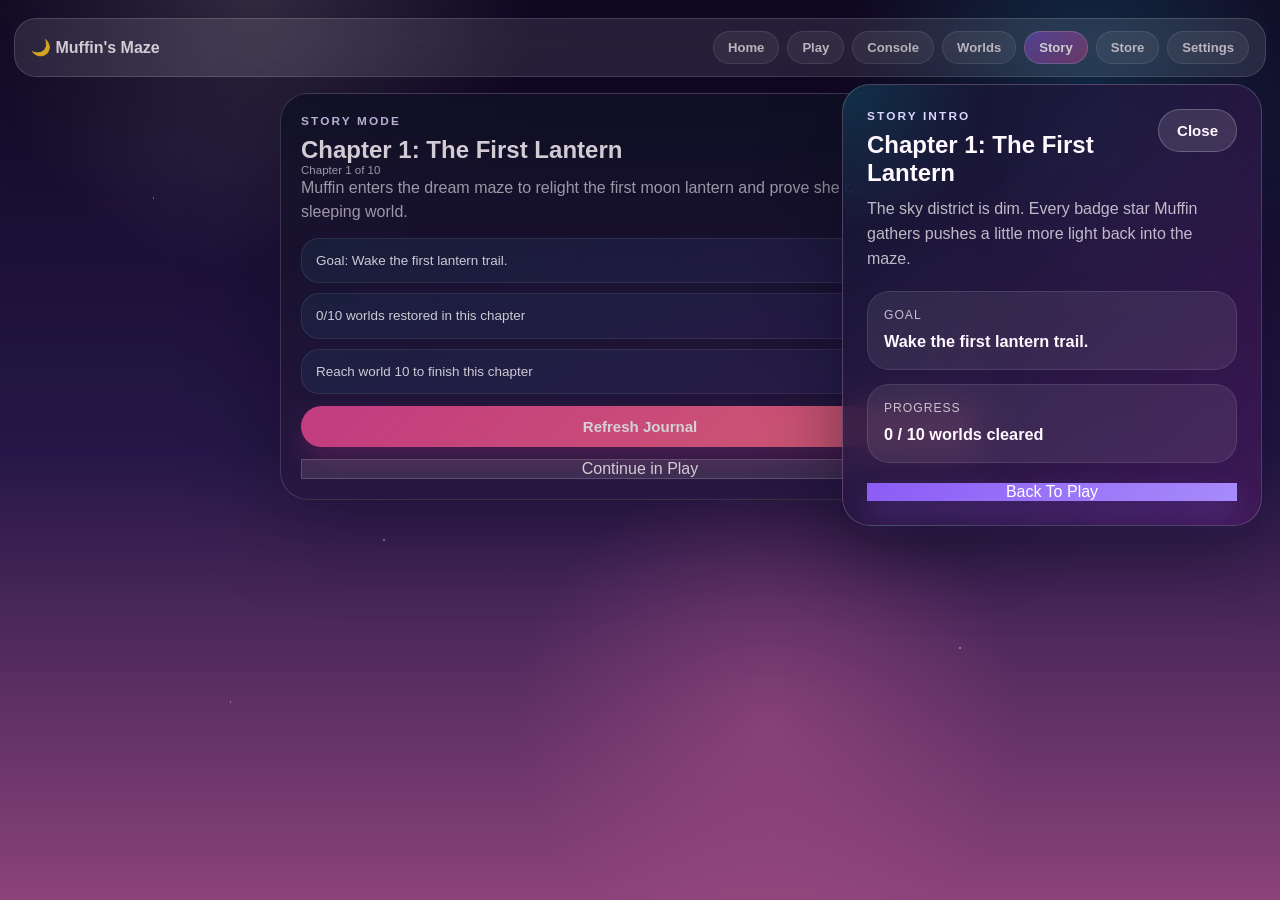
==== story.html @ bb1e9c3d "Split web game into multi-page hub and deploy config Add separate HTML pages (play, console, worlds," ====
<!doctype html>
<html lang="en">
  <head>
    <meta charset="UTF-8">
    <meta name="viewport" content="width=device-width,initial-scale=1,viewport-fit=cover">
    <meta name="theme-color" content="#140b27">
    <title>Story — Muffin's Maze Adventure</title>
    <link rel="stylesheet" href="./styles.css">
  </head>
  <body data-page="story">
    <main class="experience-shell">
      <section class="page-panel glass side-panel" style="max-width:720px;margin:0 auto">
        <p class="eyebrow">Story Mode</p>
        <h2 id="storyChapterLabel">Chapter 1</h2>
        <p id="storyProgressLabel" class="tiny-note">Chapter 1 of 10</p>
        <p id="storySummary" class="message">—</p>
        <div id="storyBeatList" class="story-beat-list"></div>
        <button id="openStoryPanelBtn" class="secondary panel-button">Refresh Journal</button>
        <a class="ghost panel-button" href="./play.html" style="display:block;text-align:center;text-decoration:none">Continue in Play</a>
      </section>
    </main>

    <div id="storyModal" class="level-modal hidden" aria-hidden="true">
      <div class="modal-card story-modal-card">
        <div class="story-modal-header">
          <div>
            <p id="storyModalEyebrow" class="eyebrow">Story Journal</p>
            <h2 id="storyModalTitle">—</h2>
          </div>
          <button id="closeStoryBtn" class="ghost">Close</button>
        </div>
        <p id="storyModalBody" class="modal-copy">—</p>
        <div class="story-journal-grid">
          <div class="story-journal-card"><span>Goal</span><strong id="storyModalGoal">—</strong></div>
          <div class="story-journal-card"><span>Progress</span><strong id="storyModalProgress">—</strong></div>
        </div>
        <a id="storyModalContinueBtn" class="primary" href="./play.html" style="display:block;text-align:center;text-decoration:none">Back To Play</a>
      </div>
    </div>

    <script src="./js/site-nav.js"></script>
    <script src="./js/app-stubs.js"></script>
    <script src="./app.js"></script>
    <script src="./js/game-plus.js"></script>
  </body>
</html>
---- styles.css ----
:root {
  --bg-top: #140b27;
  --bg-mid: #2b1c53;
  --bg-bottom: #f472b6;
  --glass: rgba(255, 255, 255, 0.11);
  --glass-line: rgba(255, 255, 255, 0.18);
  --text: #fff8ff;
  --muted: rgba(255, 248, 255, 0.72);
  --accent: #8b5cf6;
  --accent-2: #ec4899;
  --accent-3: #22d3ee;
  --good: #34d399;
  --shadow: rgba(7, 4, 20, 0.36);
}

* {
  box-sizing: border-box;
}

html {
  -webkit-text-size-adjust: 100%;
}

body {
  margin: 0;
  min-height: 100vh;
  min-height: 100dvh;
  overscroll-behavior-y: none;
  padding:
    env(safe-area-inset-top)
    env(safe-area-inset-right)
    env(safe-area-inset-bottom)
    env(safe-area-inset-left);
  font-family: "Trebuchet MS", "Avenir Next", sans-serif;
  color: var(--text);
  background:
    radial-gradient(circle at 20% 0%, rgba(255, 255, 255, 0.18), transparent 20%),
    radial-gradient(circle at 85% 10%, rgba(34, 211, 238, 0.25), transparent 18%),
    radial-gradient(circle at 60% 80%, rgba(244, 114, 182, 0.35), transparent 24%),
    linear-gradient(180deg, var(--bg-top), var(--bg-mid) 50%, var(--bg-bottom) 130%);
}

body::before {
  content: "";
  position: fixed;
  inset: 0;
  pointer-events: none;
  opacity: 0.45;
  background-image:
    radial-gradient(circle at 12% 22%, #fff 0 1px, transparent 1px),
    radial-gradient(circle at 30% 60%, #fff 0 1px, transparent 1px),
    radial-gradient(circle at 42% 18%, #fff 0 1px, transparent 1px),
    radial-gradient(circle at 61% 28%, #fff 0 1px, transparent 1px),
    radial-gradient(circle at 84% 40%, #fff 0 1px, transparent 1px),
    radial-gradient(circle at 75% 72%, #fff 0 1px, transparent 1px),
    radial-gradient(circle at 18% 78%, #fff 0 1px, transparent 1px);
}

.experience-shell {
  width: min(1380px, calc(100% - 28px));
  margin: 0 auto;
  padding: 18px 0 calc(28px + env(safe-area-inset-bottom));
}

.mobile-quick-bar {
  display: none;
}

.glass,
.hero-panel,
.modal-card {
  backdrop-filter: blur(18px);
  background: var(--glass);
  border: 1px solid var(--glass-line);
  box-shadow: 0 22px 90px var(--shadow);
}

.hero-panel {
  border-radius: 30px;
  padding: 28px;
  display: flex;
  justify-content: space-between;
  gap: 24px;
  align-items: flex-start;
  margin-bottom: 18px;
  position: relative;
  overflow: hidden;
  background:
    radial-gradient(circle at top left, rgba(255, 255, 255, 0.14), transparent 28%),
    linear-gradient(135deg, rgba(91, 33, 182, 0.42), rgba(17, 24, 39, 0.34)),
    var(--glass);
}

.hero-panel::after {
  content: "";
  position: absolute;
  inset: auto -10% -45% auto;
  width: 420px;
  height: 420px;
  border-radius: 50%;
  background: radial-gradient(circle, rgba(34, 211, 238, 0.24), transparent 62%);
  pointer-events: none;
}

.hero-copy-block {
  position: relative;
  z-index: 1;
  max-width: 780px;
}

.eyebrow {
  margin: 0 0 8px;
  font-size: 0.74rem;
  font-weight: 900;
  text-transform: uppercase;
  letter-spacing: 0.18em;
  color: #ddd6fe;
}

h1,
h2,
p {
  margin: 0;
}

h1 {
  font-size: clamp(2.7rem, 7vw, 5.2rem);
  line-height: 0.95;
}

.hero-copy {
  max-width: 820px;
  margin-top: 14px;
  color: var(--muted);
  font-size: 1.02rem;
  line-height: 1.6;
}

.hero-feature-row {
  display: flex;
  flex-wrap: wrap;
  gap: 10px;
  margin-top: 18px;
}

.hero-pill {
  display: inline-flex;
  align-items: center;
  padding: 9px 14px;
  border-radius: 999px;
  background: rgba(255, 255, 255, 0.12);
  border: 1px solid rgba(255, 255, 255, 0.18);
  color: #f8f5ff;
  font-size: 0.82rem;
  font-weight: 800;
  letter-spacing: 0.04em;
}

.hero-actions {
  display: flex;
  flex-wrap: wrap;
  justify-content: stretch;
  gap: 10px;
}

.hero-menu-card {
  position: relative;
  z-index: 1;
  min-width: 330px;
  max-width: 360px;
  padding: 18px;
  border-radius: 26px;
  background: rgba(8, 10, 26, 0.46);
  border: 1px solid rgba(255, 255, 255, 0.14);
  box-shadow: inset 0 1px 0 rgba(255, 255, 255, 0.08);
}

.menu-glow {
  position: absolute;
  inset: -20px auto auto -12px;
  width: 120px;
  height: 120px;
  border-radius: 50%;
  background: radial-gradient(circle, rgba(244, 114, 182, 0.3), transparent 68%);
  pointer-events: none;
}

.menu-label {
  position: relative;
  margin-bottom: 14px;
  font-size: 0.78rem;
  font-weight: 900;
  letter-spacing: 0.18em;
  text-transform: uppercase;
  color: #f5d0fe;
}

.menu-preview-grid {
  display: grid;
  grid-template-columns: repeat(2, minmax(0, 1fr));
  gap: 10px;
  margin-top: 14px;
}

.menu-preview-card {
  padding: 12px;
  border-radius: 18px;
  background: rgba(255, 255, 255, 0.07);
  border: 1px solid rgba(255, 255, 255, 0.1);
}

.menu-preview-card span {
  display: block;
  margin-bottom: 6px;
  font-size: 0.72rem;
  color: var(--muted);
  text-transform: uppercase;
  letter-spacing: 0.08em;
}

.menu-preview-card strong {
  font-size: 0.96rem;
}

button {
  border: 0;
  border-radius: 999px;
  padding: 12px 18px;
  font-weight: 900;
  font-size: 0.94rem;
  cursor: pointer;
  touch-action: manipulation;
  -webkit-tap-highlight-color: transparent;
  user-select: none;
  transition: transform 0.14s ease, box-shadow 0.14s ease, filter 0.14s ease;
}

button:hover {
  transform: translateY(-1px);
  filter: brightness(1.03);
}

button:active {
  transform: translateY(1px);
}

.primary {
  color: #fff;
  background: linear-gradient(135deg, var(--accent), #a78bfa);
  box-shadow: 0 14px 28px rgba(139, 92, 246, 0.28);
}

.secondary {
  color: #fff;
  background: linear-gradient(135deg, var(--accent-2), #fb7185);
  box-shadow: 0 14px 28px rgba(236, 72, 153, 0.24);
}

.ghost {
  color: var(--text);
  background: rgba(255, 255, 255, 0.12);
  border: 1px solid rgba(255, 255, 255, 0.22);
}

.experience-grid {
  display: grid;
  grid-template-columns: minmax(0, 1.3fr) 340px;
  grid-template-areas: "stage side";
  gap: 18px;
}

.side-panel,
.world-stage {
  border-radius: 30px;
  padding: 18px;
}

.side-panel {
  grid-area: side;
  background:
    linear-gradient(180deg, rgba(11, 14, 34, 0.82), rgba(36, 16, 63, 0.7)),
    var(--glass);
}

.world-stage {
  grid-area: stage;
}

.menu-banner {
  margin-bottom: 14px;
  padding: 16px 16px 14px;
  border-radius: 22px;
  background: linear-gradient(135deg, rgba(14, 116, 144, 0.26), rgba(91, 33, 182, 0.22));
  border: 1px solid rgba(255, 255, 255, 0.12);
}

.menu-banner h2 {
  margin-top: 2px;
  font-size: 1.18rem;
}

.menu-banner-copy {
  margin-top: 10px;
  color: var(--muted);
  line-height: 1.45;
  font-size: 0.92rem;
}

.scene-banner {
  display: flex;
  justify-content: space-between;
  gap: 18px;
  align-items: end;
  margin-bottom: 14px;
}

.scene-title {
  font-size: clamp(1.4rem, 3vw, 2.15rem);
  margin-top: 4px;
}

.scene-copy {
  max-width: 360px;
  color: var(--muted);
  line-height: 1.5;
}

.stat-grid {
  display: grid;
  grid-template-columns: repeat(2, minmax(0, 1fr));
  gap: 12px;
}

.stat-card {
  padding: 14px 14px 13px;
  border-radius: 22px;
  background:
    linear-gradient(180deg, rgba(255, 255, 255, 0.1), rgba(255, 255, 255, 0.04));
  border: 1px solid rgba(255, 255, 255, 0.12);
  box-shadow:
    inset 0 1px 0 rgba(255, 255, 255, 0.06),
    0 10px 26px rgba(4, 5, 18, 0.22);
}

.stat-card span {
  display: block;
  font-size: 0.68rem;
  color: rgba(255, 248, 255, 0.62);
  margin-bottom: 6px;
  text-transform: uppercase;
  letter-spacing: 0.12em;
}

.stat-card strong {
  display: block;
  font-size: 1.18rem;
  letter-spacing: 0.02em;
  color: #ffffff;
  text-shadow: 0 2px 12px rgba(255, 255, 255, 0.1);
}

.meter-card {
  margin-top: 12px;
  padding: 16px;
  border-radius: 24px;
  background:
    linear-gradient(135deg, rgba(34, 211, 238, 0.12), rgba(139, 92, 246, 0.16));
  border: 1px solid rgba(255, 255, 255, 0.12);
  box-shadow: 0 14px 34px rgba(8, 8, 25, 0.24);
}

.meter-meta {
  display: flex;
  justify-content: space-between;
  gap: 12px;
  font-size: 0.78rem;
  color: var(--muted);
  margin-bottom: 8px;
}

.meter-track {
  height: 12px;
  border-radius: 999px;
  overflow: hidden;
  background: rgba(255, 255, 255, 0.1);
  border: 1px solid rgba(255, 255, 255, 0.12);
}

.meter-fill {
  width: 100%;
  height: 100%;
  border-radius: inherit;
  background: linear-gradient(90deg, #22d3ee, #8b5cf6, #ec4899);
  box-shadow: 0 0 18px rgba(139, 92, 246, 0.38);
  transform-origin: left center;
}

.panel-block {
  margin-top: 16px;
  padding-top: 16px;
  border-top: 1px solid rgba(255, 255, 255, 0.12);
}

.panel-block h2 {
  font-size: 1rem;
  margin-bottom: 10px;
}

.character-card {
  display: grid;
  grid-template-columns: 122px 1fr;
  gap: 14px;
  align-items: center;
  padding: 12px;
  border-radius: 24px;
  background: rgba(255, 255, 255, 0.05);
  border: 1px solid rgba(255, 255, 255, 0.08);
}

.character-portrait {
  position: relative;
  aspect-ratio: 1;
  border-radius: 24px;
  overflow: hidden;
  background:
    radial-gradient(circle at 30% 25%, rgba(255, 255, 255, 0.18), transparent 20%),
    linear-gradient(180deg, rgba(34, 211, 238, 0.18), rgba(139, 92, 246, 0.22));
  border: 1px solid rgba(255, 255, 255, 0.14);
}

.portrait-glow {
  position: absolute;
  inset: auto auto 8px 50%;
  width: 86px;
  height: 24px;
  transform: translateX(-50%);
  border-radius: 999px;
  background: rgba(34, 211, 238, 0.25);
  filter: blur(10px);
}

.muffin-avatar {
  position: absolute;
  inset: 10px;
}

.hair,
.face,
.jacket,
.star-clip {
  position: absolute;
}

.hair {
  top: 16px;
  width: 40px;
  height: 40px;
  border-radius: 50%;
  background: #2a1420;
  box-shadow: inset -6px -6px 0 rgba(0, 0, 0, 0.18);
}

.hair-left {
  left: 18px;
}

.hair-right {
  right: 18px;
}

.star-clip {
  top: 25px;
  width: 14px;
  height: 14px;
  background: #fde68a;
  clip-path: polygon(50% 0%, 61% 35%, 100% 35%, 69% 57%, 80% 100%, 50% 73%, 20% 100%, 31% 57%, 0% 35%, 39% 35%);
  box-shadow: 0 0 14px rgba(253, 230, 138, 0.6);
}

.star-clip-left {
  left: 20px;
}

.star-clip-right {
  right: 20px;
}

.face {
  left: 50%;
  top: 28px;
  width: 52px;
  height: 64px;
  transform: translateX(-50%);
  border-radius: 26px 26px 24px 24px;
  background:
    radial-gradient(circle at 35% 46%, #fff 0 2px, transparent 3px),
    radial-gradient(circle at 65% 46%, #fff 0 2px, transparent 3px),
    radial-gradient(circle at 50% 70%, rgba(255, 221, 221, 0.75) 0 9px, transparent 10px),
    linear-gradient(180deg, #8f5c43, #6c402f);
  box-shadow: inset 0 -7px 0 rgba(0, 0, 0, 0.08);
}

.jacket {
  left: 50%;
  bottom: 8px;
  width: 88px;
  height: 56px;
  transform: translateX(-50%);
  border-radius: 28px 28px 18px 18px;
  background:
    linear-gradient(90deg, #22d3ee 0 18%, #4c1d95 18% 50%, #ec4899 50% 82%, #a78bfa 82% 100%);
  box-shadow: inset 0 -10px 0 rgba(0, 0, 0, 0.16);
}

.character-copy {
  display: grid;
  gap: 8px;
}

.character-tags {
  list-style: none;
  margin: 0;
  padding: 0;
  display: flex;
  flex-wrap: wrap;
  gap: 8px;
}

.character-tags li {
  padding: 6px 10px;
  border-radius: 999px;
  font-size: 0.72rem;
  color: var(--text);
  background: rgba(255, 255, 255, 0.09);
  border: 1px solid rgba(255, 255, 255, 0.12);
}

.mission-title {
  font-size: 1.08rem;
  font-weight: 900;
  margin-bottom: 10px;
  letter-spacing: 0.02em;
}

.message {
  color: var(--muted);
  line-height: 1.5;
}

.panel-button {
  margin-top: 12px;
  width: 100%;
}

.store-preview-list {
  display: grid;
  gap: 10px;
  margin-top: 12px;
}

.story-beat-list {
  display: grid;
  gap: 10px;
  margin-top: 14px;
}

.story-beat {
  padding: 12px 14px;
  border-radius: 18px;
  background: linear-gradient(135deg, rgba(34, 211, 238, 0.08), rgba(139, 92, 246, 0.12));
  border: 1px solid rgba(255, 255, 255, 0.1);
  color: #f8f5ff;
  font-size: 0.84rem;
  line-height: 1.45;
}

.story-beat.done {
  background: linear-gradient(135deg, rgba(52, 211, 153, 0.14), rgba(34, 211, 238, 0.14));
  border-color: rgba(52, 211, 153, 0.28);
  box-shadow: 0 0 18px rgba(52, 211, 153, 0.14);
}

.inventory-grid {
  display: grid;
  grid-template-columns: repeat(2, minmax(0, 1fr));
  gap: 10px;
  margin-top: 12px;
}

.inventory-card {
  padding: 12px 14px;
  border-radius: 18px;
  background: linear-gradient(180deg, rgba(255, 255, 255, 0.08), rgba(255, 255, 255, 0.04));
  border: 1px solid rgba(255, 255, 255, 0.1);
}

.inventory-card span {
  display: block;
  margin-bottom: 6px;
  font-size: 0.7rem;
  color: var(--muted);
  text-transform: uppercase;
  letter-spacing: 0.1em;
}

.inventory-card strong {
  display: block;
  font-size: 1.04rem;
  color: #ffffff;
}

.store-preview-card {
  display: flex;
  justify-content: space-between;
  gap: 12px;
  align-items: center;
  padding: 12px 14px;
  border-radius: 18px;
  background: rgba(255, 255, 255, 0.07);
  border: 1px solid rgba(255, 255, 255, 0.1);
}

.store-preview-card strong {
  font-size: 0.92rem;
}

.store-preview-card span {
  color: var(--muted);
  font-size: 0.76rem;
  font-weight: 700;
  text-transform: uppercase;
  letter-spacing: 0.08em;
}

.mini-header {
  display: flex;
  justify-content: space-between;
  gap: 12px;
  align-items: baseline;
  margin-bottom: 10px;
}

.tiny-note {
  color: var(--muted);
  font-size: 0.72rem;
}

#minimap {
  width: 100%;
  border-radius: 20px;
  background: rgba(7, 7, 28, 0.38);
  border: 1px solid rgba(255, 255, 255, 0.12);
}

.tips {
  margin: 0;
  padding-left: 18px;
  color: var(--muted);
  line-height: 1.55;
}

.viewport-shell {
  position: relative;
  overflow: hidden;
  border-radius: 28px;
  border: 1px solid rgba(255, 255, 255, 0.16);
  background: rgba(4, 4, 18, 0.44);
  box-shadow:
    inset 0 1px 0 rgba(255, 255, 255, 0.08),
    0 30px 100px rgba(3, 5, 17, 0.45);
  touch-action: none;
}

#view {
  width: 100%;
  display: block;
  aspect-ratio: 16 / 9;
  background: #080412;
  touch-action: none;
}

.viewport-controls {
  display: none;
}

.look-zone {
  position: absolute;
  inset: 0;
  z-index: 2;
}

.look-hint {
  display: none;
}

.control-btn {
  min-width: 52px;
  min-height: 52px;
  padding: 0;
  border-radius: 18px;
  font-size: 1.15rem;
  line-height: 1;
  background: rgba(8, 8, 32, 0.72);
  color: #fff8ff;
  border: 1px solid rgba(255, 255, 255, 0.2);
  box-shadow: 0 10px 24px rgba(4, 5, 18, 0.35);
}

.control-btn.wide {
  min-width: 64px;
}

.control-btn.sprint-btn {
  min-width: 72px;
  font-size: 0.82rem;
  letter-spacing: 0.06em;
  background: linear-gradient(135deg, rgba(34, 211, 238, 0.35), rgba(139, 92, 246, 0.45));
}

.control-btn:active,
.touch-pad button:active {
  transform: scale(0.96);
  filter: brightness(1.08);
}

.intro-banner {
  position: absolute;
  right: 18px;
  top: 64px;
  left: auto;
  transform: none;
  display: grid;
  gap: 4px;
  text-align: left;
  width: min(300px, calc(100% - 36px));
  padding: 14px 16px;
  border-radius: 24px;
  background: rgba(8, 8, 32, 0.72);
  border: 1px solid rgba(255, 255, 255, 0.16);
  box-shadow: 0 22px 90px rgba(7, 4, 20, 0.45);
  z-index: 4;
  transition: opacity 0.25s ease, transform 0.25s ease;
}

.intro-banner strong {
  font-size: clamp(1rem, 2vw, 1.45rem);
}

.intro-banner span {
  color: var(--muted);
  font-size: 0.85rem;
  line-height: 1.4;
}

.intro-banner.hidden {
  opacity: 0;
  pointer-events: none;
  transform: translateY(-10px);
}

.hud-strip {
  position: absolute;
  left: 16px;
  right: 16px;
  top: 14px;
  display: flex;
  justify-content: space-between;
  gap: 10px;
}

.hud-strip span {
  padding: 8px 12px;
  border-radius: 999px;
  background: rgba(8, 8, 32, 0.44);
  border: 1px solid rgba(255, 255, 255, 0.12);
  font-size: 0.84rem;
  font-weight: 800;
}

.scene-readout {
  position: absolute;
  left: 16px;
  bottom: 14px;
  display: flex;
  gap: 10px;
  flex-wrap: wrap;
  max-width: calc(100% - 32px);
}

.scene-readout span,
.drag-tip {
  padding: 8px 12px;
  border-radius: 999px;
  border: 1px solid rgba(255, 255, 255, 0.12);
  background: rgba(8, 8, 32, 0.5);
  font-size: 0.78rem;
  color: rgba(255, 248, 255, 0.88);
}

.drag-tip {
  position: absolute;
  right: 16px;
  bottom: 14px;
  max-width: min(320px, calc(100% - 32px));
}

.door-charge {
  position: absolute;
  left: 16px;
  right: 16px;
  bottom: 58px;
  padding: 10px 12px;
  border-radius: 18px;
  background: rgba(8, 8, 32, 0.45);
  border: 1px solid rgba(255, 255, 255, 0.12);
}

.door-fill {
  background: linear-gradient(90deg, #f59e0b, #f97316, #34d399);
  box-shadow: 0 0 18px rgba(249, 115, 22, 0.35);
}

.touch-pad {
  display: none;
  margin-top: 16px;
  gap: 12px;
  grid-template-columns: 1fr;
}

.touch-group {
  display: grid;
  gap: 10px;
}

.touch-row {
  display: grid;
  grid-template-columns: repeat(3, minmax(0, 1fr));
  gap: 10px;
}

.touch-pad button {
  min-height: 52px;
  background: rgba(255, 255, 255, 0.12);
  color: var(--text);
  border: 1px solid rgba(255, 255, 255, 0.18);
}

.mobile-tip {
  display: none;
}

.desktop-tip {
  display: list-item;
}

.level-modal {
  position: fixed;
  inset: 0;
  display: grid;
  place-items: center;
  padding: 18px;
  background: rgba(7, 4, 18, 0.58);
  z-index: 50;
}

.level-modal.hidden {
  display: none;
}

.modal-card {
  width: min(520px, 100%);
  border-radius: 28px;
  padding: 24px;
}

.store-modal-card {
  width: min(760px, 100%);
}

.story-modal-card {
  width: min(420px, calc(100vw - 40px));
  margin-left: auto;
  background:
    radial-gradient(circle at top left, rgba(34, 211, 238, 0.14), transparent 24%),
    linear-gradient(135deg, rgba(10, 17, 42, 0.82), rgba(60, 16, 83, 0.76)),
    var(--glass);
  box-shadow: 0 24px 80px rgba(5, 8, 22, 0.45);
}

#storyModal {
  place-items: start end;
  padding: 84px 18px 18px;
  background: rgba(7, 4, 18, 0.18);
}

.story-modal-header {
  display: flex;
  justify-content: space-between;
  gap: 14px;
  align-items: start;
}

.story-journal-grid {
  display: grid;
  grid-template-columns: 1fr;
  gap: 14px;
  margin: 20px 0;
}

.story-journal-card {
  padding: 16px;
  border-radius: 22px;
  background: rgba(255, 255, 255, 0.08);
  border: 1px solid rgba(255, 255, 255, 0.1);
}

.story-journal-card span {
  display: block;
  margin-bottom: 8px;
  color: var(--muted);
  font-size: 0.76rem;
  letter-spacing: 0.08em;
  text-transform: uppercase;
}

.story-journal-card strong {
  font-size: 1.02rem;
  line-height: 1.4;
}

.store-modal-header {
  display: flex;
  justify-content: space-between;
  gap: 14px;
  align-items: start;
}

.store-wallet {
  display: flex;
  justify-content: space-between;
  gap: 12px;
  align-items: center;
  margin: 18px 0 16px;
  padding: 14px 16px;
  border-radius: 22px;
  background: linear-gradient(135deg, rgba(34, 211, 238, 0.12), rgba(139, 92, 246, 0.16));
  border: 1px solid rgba(255, 255, 255, 0.12);
}

.store-wallet span {
  color: var(--muted);
  font-size: 0.82rem;
  letter-spacing: 0.08em;
  text-transform: uppercase;
}

.store-wallet strong {
  font-size: 1.16rem;
}

.store-grid {
  display: grid;
  grid-template-columns: repeat(2, minmax(0, 1fr));
  gap: 14px;
}

.store-item {
  display: grid;
  gap: 14px;
  padding: 16px;
  border-radius: 24px;
  background: rgba(255, 255, 255, 0.07);
  border: 1px solid rgba(255, 255, 255, 0.12);
}

.store-item.owned {
  background: linear-gradient(135deg, rgba(52, 211, 153, 0.12), rgba(34, 211, 238, 0.08));
}

.store-item-copy {
  display: grid;
  gap: 8px;
}

.store-item-name {
  font-size: 1.04rem;
  font-weight: 900;
}

.store-item-blurb {
  color: var(--muted);
  font-size: 0.92rem;
  line-height: 1.5;
}

.store-item-effect {
  display: inline-flex;
  width: fit-content;
  padding: 7px 10px;
  border-radius: 999px;
  background: rgba(255, 255, 255, 0.08);
  border: 1px solid rgba(255, 255, 255, 0.1);
  font-size: 0.75rem;
  font-weight: 800;
  letter-spacing: 0.06em;
  text-transform: uppercase;
}

.modal-copy {
  margin-top: 10px;
  color: var(--muted);
  line-height: 1.55;
}

.modal-actions {
  display: flex;
  flex-wrap: wrap;
  gap: 10px;
  margin-top: 16px;
}

.modal-actions .primary,
.modal-actions .secondary {
  flex: 1 1 140px;
}

.modal-stats {
  display: grid;
  grid-template-columns: repeat(5, minmax(0, 1fr));
  gap: 10px;
  margin: 18px 0;
}

.modal-stats div {
  padding: 12px;
  border-radius: 18px;
  background: rgba(255, 255, 255, 0.08);
}

.modal-stats span {
  display: block;
  font-size: 0.74rem;
  color: var(--muted);
  margin-bottom: 5px;
}

.quest-list {
  list-style: none;
  margin: 0;
  padding: 0;
  display: grid;
  gap: 10px;
}

.quest-item {
  display: flex;
  align-items: center;
  gap: 10px;
  padding: 12px;
  border-radius: 16px;
  background: rgba(255, 255, 255, 0.06);
  color: var(--muted);
}

.quest-item::before {
  content: "";
  width: 12px;
  height: 12px;
  border-radius: 50%;
  border: 2px solid rgba(255, 255, 255, 0.3);
  box-shadow: 0 0 0 4px rgba(255, 255, 255, 0.05);
}

.quest-item.done {
  color: var(--text);
  background: rgba(52, 211, 153, 0.12);
}

.quest-item.done::before {
  border-color: #34d399;
  background: #34d399;
  box-shadow: 0 0 16px rgba(52, 211, 153, 0.4);
}

.toast-feed {
  position: absolute;
  right: 16px;
  top: 170px;
  display: grid;
  gap: 10px;
  width: min(250px, calc(100% - 32px));
  z-index: 5;
}

@media (max-width: 1120px) {
  .drag-tip {
    display: none;
  }

  .scene-readout {
    right: 16px;
  }

  .toast-feed {
    top: 184px;
    width: min(220px, calc(100% - 32px));
  }
}

.toast {
  padding: 12px 14px;
  border-radius: 18px;
  background: rgba(8, 8, 32, 0.74);
  border: 1px solid rgba(255, 255, 255, 0.14);
  box-shadow: 0 18px 50px rgba(7, 4, 18, 0.4);
  color: var(--text);
  animation: toast-in 0.22s ease;
}

.toast strong {
  display: block;
  margin-bottom: 4px;
}

@keyframes toast-in {
  from {
    opacity: 0;
    transform: translateY(-8px) scale(0.98);
  }
  to {
    opacity: 1;
    transform: translateY(0) scale(1);
  }
}

@media (max-width: 1040px) and (pointer: coarse) {
  .mobile-quick-bar {
    display: grid;
  }

  .experience-shell {
    padding-bottom: calc(88px + env(safe-area-inset-bottom));
  }

  #view {
    aspect-ratio: 4 / 5;
    min-height: min(62dvh, 560px);
  }

  .viewport-controls {
    display: grid;
  }

  .touch-pad {
    display: none;
  }

  .drag-tip {
    display: none;
  }

  .door-charge {
    bottom: 118px;
  }

  .toast-feed {
    top: auto;
    bottom: 132px;
    left: 10px;
    right: 10px;
    width: auto;
  }

  .side-panel.console-collapsed .panel-block {
    display: none;
  }
}

@media (max-width: 1040px) {
  .hero-panel,
  .experience-grid {
    display: grid;
  }

  .hero-menu-card {
    min-width: 100%;
    max-width: none;
  }

  .experience-grid {
    grid-template-columns: 1fr;
    grid-template-areas:
      "stage"
      "side";
  }

  .hero-actions {
    justify-content: flex-start;
  }

  .scene-banner {
    align-items: start;
    flex-direction: column;
  }

  .scene-copy {
    max-width: none;
  }
}

@media (max-width: 760px) {
  body.mobile-play {
    overflow: hidden;
  }

  .experience-shell {
    width: min(100% - 16px, 1380px);
    padding-top: 8px;
    padding-bottom: calc(88px + env(safe-area-inset-bottom));
  }

  .mobile-quick-bar {
    display: grid;
    grid-template-columns: 1.2fr 1fr auto;
    gap: 10px;
    position: fixed;
    left: max(8px, env(safe-area-inset-left));
    right: max(8px, env(safe-area-inset-right));
    bottom: max(8px, env(safe-area-inset-bottom));
    z-index: 40;
    padding: 10px;
    border-radius: 22px;
    background: rgba(8, 8, 32, 0.88);
    border: 1px solid rgba(255, 255, 255, 0.16);
    box-shadow: 0 18px 50px rgba(4, 5, 18, 0.5);
    backdrop-filter: blur(16px);
  }

  .mobile-quick-bar button {
    min-height: 48px;
    padding: 12px 14px;
    font-size: 0.88rem;
  }

  .hero-panel {
    padding: 16px;
    gap: 16px;
  }

  h1 {
    font-size: clamp(2rem, 11vw, 3rem);
  }

  .hero-copy {
    font-size: 0.94rem;
    line-height: 1.5;
  }

  .hero-feature-row {
    gap: 8px;
  }

  .hero-pill {
    font-size: 0.74rem;
    padding: 8px 12px;
  }

  .hero-menu-card {
    padding: 14px;
  }

  .hero-actions button {
    flex: 1 1 calc(50% - 6px);
    min-width: 0;
  }

  .scene-banner {
    margin-bottom: 10px;
  }

  .scene-copy {
    display: none;
  }

  .hero-panel,
  .side-panel,
  .world-stage,
  .viewport-shell,
  .modal-card {
    border-radius: 22px;
  }

  .world-stage {
    padding: 12px;
    scroll-margin-top: 12px;
  }

  #view {
    aspect-ratio: 4 / 5;
    min-height: min(72dvh, 640px);
    max-height: 78dvh;
  }

  .viewport-shell {
    border-radius: 20px;
  }

  .viewport-controls {
    display: grid;
    grid-template-columns: 1fr auto;
    grid-template-rows: auto 1fr auto;
    gap: 10px;
    position: absolute;
    inset: 0;
    z-index: 6;
    padding: 12px;
    pointer-events: none;
  }

  .viewport-controls > * {
    pointer-events: auto;
  }

  .look-hint {
    display: block;
    grid-column: 1 / -1;
    justify-self: start;
    margin: 0;
    padding: 6px 10px;
    border-radius: 999px;
    font-size: 0.72rem;
    font-weight: 800;
    color: rgba(255, 248, 255, 0.82);
    background: rgba(8, 8, 32, 0.5);
    border: 1px solid rgba(255, 255, 255, 0.12);
  }

  .look-zone {
    grid-column: 1;
    grid-row: 2;
    position: static;
    border-radius: 18px;
    background: linear-gradient(180deg, rgba(255, 255, 255, 0.03), transparent 55%);
  }

  .move-cluster {
    grid-column: 2;
    grid-row: 2;
    align-self: end;
    display: grid;
    gap: 8px;
  }

  .move-row {
    display: grid;
    grid-template-columns: repeat(3, minmax(0, 1fr));
    gap: 8px;
  }

  .strafe-cluster {
    grid-column: 2;
    grid-row: 3;
    display: grid;
    grid-template-columns: repeat(2, minmax(0, 1fr));
    gap: 8px;
  }

  .sprint-btn {
    grid-column: 1;
    grid-row: 3;
    align-self: end;
    justify-self: start;
  }

  .touch-pad {
    display: none;
  }

  .hud-strip,
  .scene-readout {
    left: 10px;
    right: 10px;
    z-index: 3;
  }

  .hud-strip {
    flex-direction: row;
    flex-wrap: wrap;
    top: 10px;
  }

  .hud-strip span {
    font-size: 0.72rem;
    padding: 6px 10px;
  }

  .scene-readout {
    bottom: 10px;
    max-width: 55%;
  }

  .scene-readout span {
    font-size: 0.7rem;
    padding: 6px 10px;
  }

  .drag-tip {
    display: none;
  }

  .door-charge {
    left: 10px;
    right: 10px;
    bottom: 118px;
    z-index: 3;
    padding: 8px 10px;
  }

  .door-charge .meter-meta {
    font-size: 0.76rem;
  }

  .intro-banner {
    top: 52px;
    right: 10px;
    left: 10px;
    width: auto;
    padding: 12px 14px;
  }

  .intro-banner strong {
    font-size: 1rem;
  }

  .side-panel.console-collapsed .panel-block {
    display: none;
  }

  .side-panel.console-expanded .panel-block {
    display: block;
  }

  .side-panel {
    padding: 14px;
  }

  .menu-banner h2 {
    font-size: 1.05rem;
  }

  .menu-banner-copy {
    font-size: 0.86rem;
  }

  .stat-grid {
    gap: 8px;
  }

  .stat-card {
    padding: 10px 12px;
    border-radius: 18px;
  }

  .stat-card strong {
    font-size: 1rem;
  }

  .menu-preview-grid {
    grid-template-columns: 1fr;
  }

  .store-grid {
    grid-template-columns: 1fr;
  }

  .story-journal-grid {
    grid-template-columns: 1fr;
  }

  .inventory-grid {
    grid-template-columns: repeat(2, minmax(0, 1fr));
  }

  #storyModal {
    place-items: end center;
    padding: max(12px, env(safe-area-inset-top)) 12px calc(12px + env(safe-area-inset-bottom));
    background: rgba(7, 4, 18, 0.42);
  }

  .story-modal-card,
  .store-modal-card,
  .modal-card {
    width: min(100%, 560px);
    max-height: calc(100dvh - 24px - env(safe-area-inset-top) - env(safe-area-inset-bottom));
    overflow: auto;
    -webkit-overflow-scrolling: touch;
    margin-left: 0;
  }

  .level-modal {
    padding: 12px;
    align-items: end;
  }

  .toast-feed {
    top: auto;
    bottom: 132px;
    right: 10px;
    left: 10px;
    width: auto;
    z-index: 4;
  }

  .modal-stats {
    grid-template-columns: repeat(2, minmax(0, 1fr));
  }

  .mobile-tip {
    display: list-item;
  }

  .desktop-tip {
    display: none;
  }

  button.primary,
  button.secondary,
  button.ghost {
    min-height: 48px;
  }
}

/* Play focus — hide marketing chrome while running */
body.play-focus .hero-panel {
  display: none;
}

body.play-focus .mobile-quick-bar #jumpToGameBtn {
  display: none;
}

body.play-focus .scene-banner {
  display: none;
}

body.play-focus .experience-shell {
  padding-bottom: calc(88px + env(safe-area-inset-bottom));
}

.viewport-shell.gate-ready {
  box-shadow:
    inset 0 0 0 2px rgba(52, 211, 153, 0.45),
    0 0 42px rgba(52, 211, 153, 0.22),
    0 30px 100px rgba(3, 5, 17, 0.45);
  animation: gate-pulse 1.6s ease-in-out infinite;
}

/* Multi-page site navigation */
.site-nav {
  display: flex;
  flex-wrap: wrap;
  align-items: center;
  justify-content: space-between;
  gap: 12px;
  padding: 12px 16px;
  margin-bottom: 16px;
  border-radius: 22px;
}

.site-nav-brand {
  font-weight: 900;
  color: #fff8ff;
  text-decoration: none;
  font-size: 1rem;
}

.site-nav-links {
  display: flex;
  flex-wrap: wrap;
  gap: 8px;
}

.site-nav-link {
  padding: 8px 14px;
  border-radius: 999px;
  text-decoration: none;
  font-size: 0.82rem;
  font-weight: 800;
  color: rgba(255, 248, 255, 0.88);
  background: rgba(255, 255, 255, 0.08);
  border: 1px solid rgba(255, 255, 255, 0.12);
}

.site-nav-link.is-active {
  background: linear-gradient(135deg, rgba(139, 92, 246, 0.55), rgba(236, 72, 153, 0.45));
  border-color: rgba(255, 255, 255, 0.22);
  color: #fff;
}

.hub-grid {
  display: grid;
  grid-template-columns: repeat(auto-fill, minmax(220px, 1fr));
  gap: 14px;
  margin-top: 18px;
}

.hub-card {
  display: grid;
  gap: 8px;
  padding: 18px;
  border-radius: 22px;
  text-decoration: none;
  color: inherit;
  background: rgba(255, 255, 255, 0.08);
  border: 1px solid rgba(255, 255, 255, 0.14);
  transition: transform 0.15s ease, box-shadow 0.15s ease;
}

.hub-card:hover {
  transform: translateY(-2px);
  box-shadow: 0 16px 40px rgba(4, 5, 18, 0.35);
}

.hub-card strong {
  font-size: 1.05rem;
}

.hub-card span {
  color: var(--muted);
  font-size: 0.88rem;
  line-height: 1.45;
}

.page-panel {
  border-radius: 28px;
  padding: 20px;
}

.page-panel.store-page #storeModal {
  position: static;
  display: block;
  background: transparent;
  padding: 0;
}

.page-panel.store-page #storeModal .modal-card {
  width: 100%;
  max-width: none;
  box-shadow: none;
}

.page-panel.worlds-page .world-grid {
  display: grid;
  grid-template-columns: repeat(auto-fill, minmax(140px, 1fr));
  gap: 10px;
  margin-top: 14px;
}

@keyframes gate-pulse {
  0%,
  100% {
    filter: brightness(1);
  }
  50% {
    filter: brightness(1.08);
  }
}

.fullscreen-btn {
  position: absolute;
  top: 14px;
  right: 14px;
  z-index: 7;
  padding: 8px 12px;
  font-size: 0.72rem;
}

.tutorial-overlay {
  position: fixed;
  inset: 0;
  z-index: 60;
  display: grid;
  place-items: center;
  padding: 18px;
  background: rgba(7, 4, 18, 0.72);
}

.tutorial-overlay.hidden {
  display: none;
}

.tutorial-card {
  width: min(420px, 100%);
  border-radius: 28px;
  padding: 22px;
}

.tutorial-step {
  display: grid;
  gap: 8px;
  margin: 14px 0 18px;
  color: var(--muted);
  line-height: 1.5;
}

.tutorial-step strong {
  color: var(--text);
  font-size: 1.1rem;
}

.tutorial-actions {
  display: flex;
  justify-content: space-between;
  gap: 10px;
}

.world-grid {
  display: grid;
  grid-template-columns: repeat(auto-fill, minmax(140px, 1fr));
  gap: 10px;
  max-height: min(52dvh, 420px);
  overflow: auto;
  margin-top: 12px;
  -webkit-overflow-scrolling: touch;
}

.world-chip {
  display: grid;
  gap: 4px;
  padding: 12px;
  border-radius: 18px;
  text-align: left;
  background: rgba(255, 255, 255, 0.08);
  border: 1px solid rgba(255, 255, 255, 0.12);
  color: var(--text);
}

.world-chip strong {
  font-size: 0.86rem;
}

.world-chip em {
  font-style: normal;
  font-size: 0.72rem;
  color: var(--muted);
}

.world-chip-num {
  font-size: 0.7rem;
  font-weight: 900;
  letter-spacing: 0.12em;
  color: #ddd6fe;
}

.world-chip.cleared {
  border-color: rgba(52, 211, 153, 0.35);
}

.world-chip.daily b {
  display: inline-block;
  margin-top: 4px;
  padding: 3px 8px;
  border-radius: 999px;
  font-size: 0.65rem;
  background: rgba(34, 211, 238, 0.2);
  color: #a5f3fc;
}

.world-chip.locked {
  opacity: 0.45;
}

.settings-row {
  display: grid;
  gap: 10px;
  margin: 14px 0;
  color: var(--muted);
}

.settings-row input[type="range"] {
  width: 100%;
}

.settings-music-api {
  margin-top: 16px;
  padding-top: 14px;
  border-top: 1px solid rgba(255, 255, 255, 0.1);
}

.settings-music-api select {
  width: 100%;
  margin-top: 8px;
  padding: 10px 12px;
  border-radius: 14px;
  border: 1px solid rgba(255, 255, 255, 0.18);
  background: rgba(8, 8, 32, 0.55);
  color: var(--text);
  font-weight: 700;
}

.settings-actions {
  display: flex;
  flex-wrap: wrap;
  gap: 10px;
}

.panel-actions {
  display: grid;
  gap: 10px;
}

@media (max-width: 760px) {
  body.play-focus .side-panel.console-collapsed .panel-block {
    display: none;
  }

  body.play-focus .side-panel.console-collapsed .stat-grid,
  body.play-focus .side-panel.console-collapsed .meter-card {
    display: grid;
  }
}

@media (orientation: landscape) and (max-height: 520px) {
  #view {
    aspect-ratio: 16 / 10;
    min-height: 58dvh;
    max-height: none;
  }

  .viewport-controls {
    grid-template-columns: 1fr 180px;
    grid-template-rows: auto 1fr;
  }

  .move-cluster {
    grid-row: 1 / span 2;
    align-self: center;
  }

  .strafe-cluster,
  .sprint-btn {
    grid-column: 2;
  }
}

@media (max-width: 420px) {
  .mobile-quick-bar {
    grid-template-columns: 1fr 1fr;
  }

  #mobileHintBtn {
    grid-column: 1 / -1;
  }

  .hud-strip {
    flex-direction: column;
    align-items: flex-start;
  }

  .control-btn {
    min-width: 48px;
    min-height: 48px;
  }
}
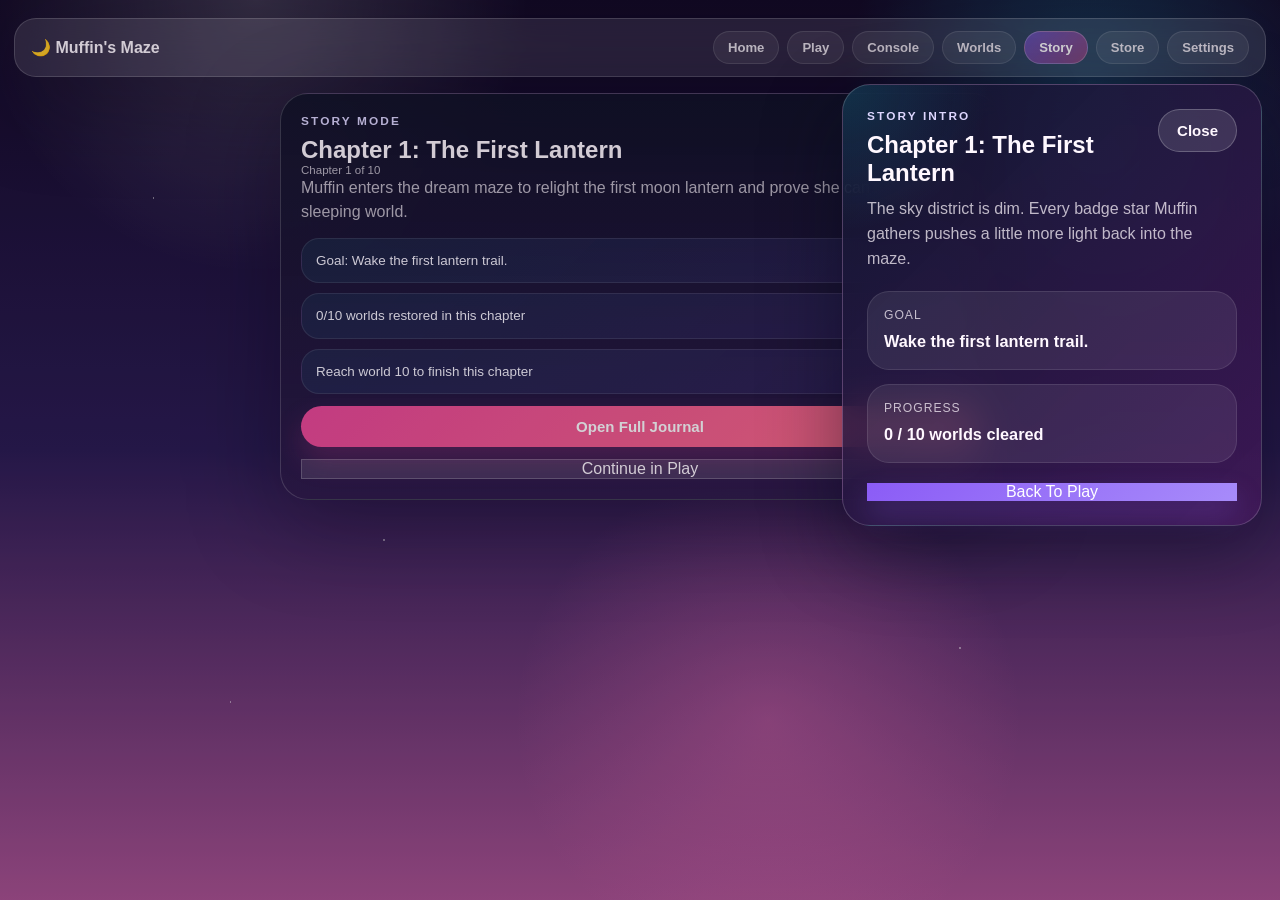
==== commit fa2530d4: "Keep hub pages in sync when split from the play view. Console, worlds, store, and story pages refres" ====
--- a/story.html
+++ b/story.html
@@ -15,7 +15,7 @@
         <p id="storyProgressLabel" class="tiny-note">Chapter 1 of 10</p>
         <p id="storySummary" class="message">—</p>
         <div id="storyBeatList" class="story-beat-list"></div>
-        <button id="openStoryPanelBtn" class="secondary panel-button">Refresh Journal</button>
+        <button type="button" id="openStoryPanelBtn" class="secondary panel-button">Open Full Journal</button>
         <a class="ghost panel-button" href="./play.html" style="display:block;text-align:center;text-decoration:none">Continue in Play</a>
       </section>
     </main>
